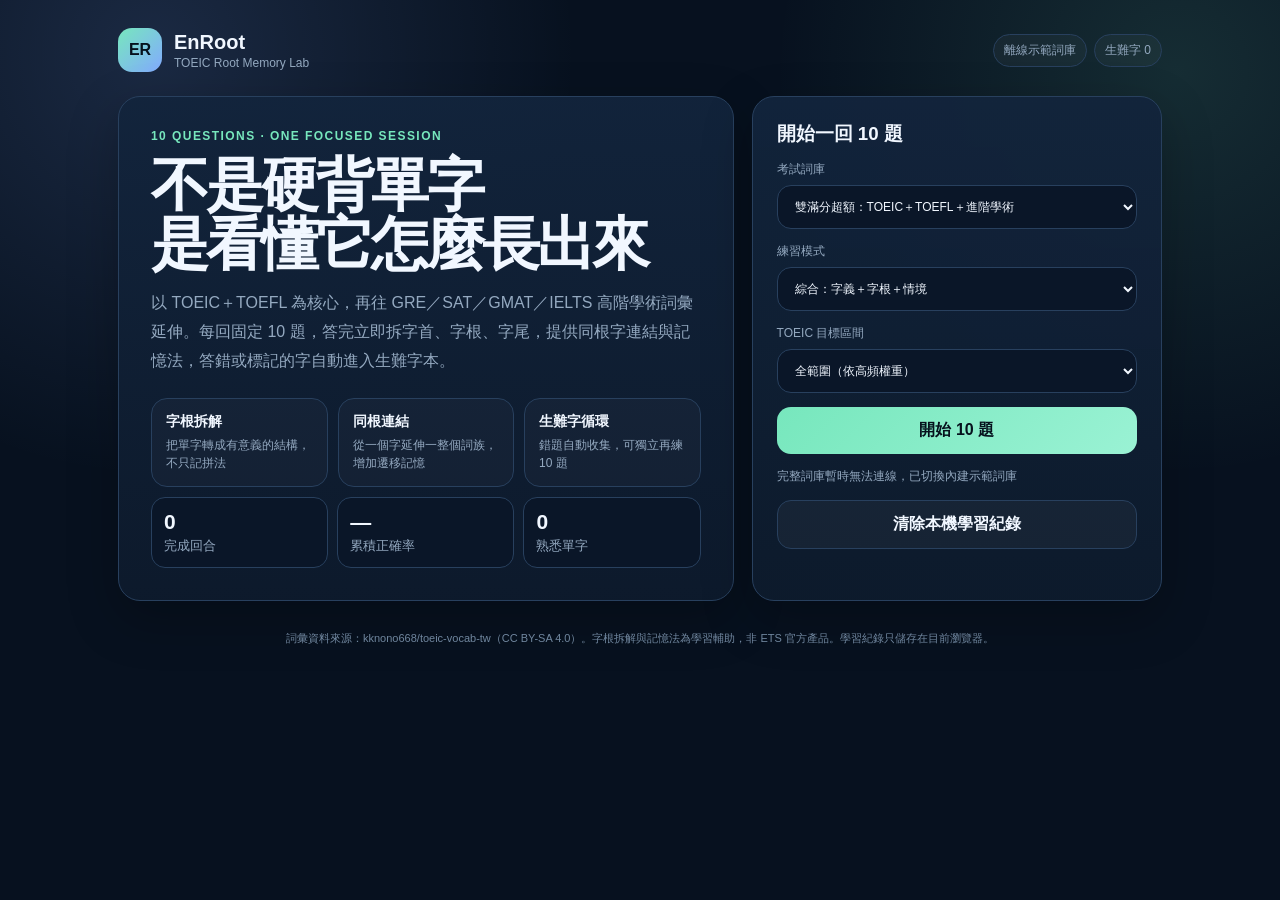
==== index.html @ 9ca65a1b "Add TOEIC TOEFL dual exam vocabulary modes" ====
<!doctype html>
<html lang="zh-Hant">
<head>
  <meta charset="utf-8">
  <meta name="viewport" content="width=device-width,initial-scale=1,viewport-fit=cover">
  <meta name="theme-color" content="#07111f">
  <title>EnRoot｜TOEIC 字根記憶練習</title>
  <link rel="stylesheet" href="styles.css">
</head>
<body>
<main class="wrap">
  <header class="top">
    <div class="brand"><div class="logo">ER</div><div><h1>EnRoot</h1><p>TOEIC Root Memory Lab</p></div></div>
    <div class="chips"><span class="chip" id="bankPill">詞庫載入中</span><span class="chip" id="hardPill">生難字 0</span></div>
  </header>

  <section id="home">
    <div class="grid">
      <div class="card hero">
        <div class="eyebrow">10 QUESTIONS · ONE FOCUSED SESSION</div>
        <h2>不是硬背單字<br>是看懂它怎麼長出來</h2>
        <p>以 TOEIC＋TOEFL 為核心，再往 GRE／SAT／GMAT／IELTS 高階學術詞彙延伸。每回固定 10 題，答完立即拆字首、字根、字尾，提供同根字連結與記憶法，答錯或標記的字自動進入生難字本。</p>
        <div class="features">
          <div class="feature"><b>字根拆解</b><span>把單字轉成有意義的結構，不只記拼法</span></div>
          <div class="feature"><b>同根連結</b><span>從一個字延伸一整個詞族，增加遷移記憶</span></div>
          <div class="feature"><b>生難字循環</b><span>錯題自動收集，可獨立再練 10 題</span></div>
        </div>
        <div class="stats">
          <div class="stat"><b id="sessions">0</b><small>完成回合</small></div>
          <div class="stat"><b id="accuracy">—</b><small>累積正確率</small></div>
          <div class="stat"><b id="mastered">0</b><small>熟悉單字</small></div>
        </div>
      </div>

      <aside class="card controls">
        <h3>開始一回 10 題</h3>
        <label>考試詞庫
          <select id="exam">
            <option value="dual">雙滿分超額：TOEIC＋TOEFL＋進階學術</option>
            <option value="toeic">TOEIC 990+ 商務核心</option>
            <option value="toefl">TOEFL 120+ 學術核心＋進階</option>
            <option value="advanced">超額進階：GRE／SAT／GMAT／IELTS</option>
          </select>
        </label>
        <label>練習模式
          <select id="mode">
            <option value="mixed">綜合：字義＋字根＋情境</option>
            <option value="root">字根強化：優先可拆解單字</option>
            <option value="hard">生難字複習：只練錯題與收藏</option>
          </select>
        </label>
        <label id="bandLabel">TOEIC 目標區間
          <select id="band">
            <option value="all">全範圍（依高頻權重）</option>
            <option value="400-600">400–600</option>
            <option value="600-780">600–780</option>
            <option value="780-900">780–900</option>
            <option value="900+">900+</option>
          </select>
        </label>
        <button class="primary" id="start" disabled>載入中…</button>
        <div class="status" id="status">正在載入 TOEIC 核心詞庫</div>
        <button class="secondary" id="clear">清除本機學習紀錄</button>
      </aside>
    </div>
  </section>

  <section id="quiz" class="quiz hidden">
    <div class="progressRow"><span class="chip" id="qnum">1 / 10</span><div class="bar"><i id="bar"></i></div><span class="chip" id="score">0 分</span></div>
    <div class="card qcard">
      <div class="qmeta"><span class="qtype" id="qtype"></span><span class="stars" id="stars"></span></div>
      <div class="prompt" id="prompt"></div>
      <div class="sub" id="sub"></div>
      <div class="answers" id="answers"></div>
      <div class="explain hidden" id="explain"></div>
    </div>
  </section>

  <section id="result" class="card result hidden">
    <div class="eyebrow">SESSION COMPLETE</div>
    <h3>本回合完成</h3>
    <div class="bigscore" id="final">0/10</div>
    <p class="muted" id="note"></p>
    <div class="stats">
      <div class="stat"><b id="rc">0</b><small>答對</small></div>
      <div class="stat"><b id="rw">0</b><small>需複習</small></div>
      <div class="stat"><b id="rr">0</b><small>接觸字根</small></div>
    </div>
    <div class="actions">
      <button class="primary" id="again">再來 10 題</button>
      <button class="secondary" id="hardReview">練生難字</button>
      <button class="secondary" id="back">回首頁</button>
    </div>
    <div class="review" id="review"></div>
  </section>

  <div class="footer">詞彙資料來源：kknono668/toeic-vocab-tw（CC BY-SA 4.0）。字根拆解與記憶法為學習輔助，非 ETS 官方產品。學習紀錄只儲存在目前瀏覽器。</div>
</main>
<script src="app.js"></script>
</body>
</html>
---- styles.css ----
:root{--bg:#07111f;--panel:#0d1a2c;--line:#28405e;--text:#f1f7ff;--muted:#94a9c0;--mint:#77e7bd;--blue:#82aaff;--warn:#ffd67e;--bad:#ff8490;--ok:#71e4a8}
*{box-sizing:border-box}body{margin:0;min-height:100vh;color:var(--text);font-family:-apple-system,BlinkMacSystemFont,"Segoe UI","Noto Sans TC",sans-serif;background:radial-gradient(circle at 12% 6%,rgba(130,170,255,.16),transparent 30%),radial-gradient(circle at 92% 8%,rgba(119,231,189,.13),transparent 28%),var(--bg)}
button,select{font:inherit}button{cursor:pointer}.wrap{max-width:1080px;margin:auto;padding:28px 18px 64px}.top{display:flex;justify-content:space-between;gap:12px;align-items:center;margin-bottom:24px}.brand{display:flex;gap:12px;align-items:center}.logo{width:44px;height:44px;border-radius:14px;display:grid;place-items:center;font-weight:900;color:#06111d;background:linear-gradient(135deg,var(--mint),var(--blue))}.brand h1{margin:0;font-size:20px}.brand p{margin:2px 0 0;color:var(--muted);font-size:12px}.chips{display:flex;gap:7px;flex-wrap:wrap;justify-content:flex-end}.chip{border:1px solid var(--line);border-radius:999px;padding:7px 10px;color:var(--muted);font-size:12px;background:rgba(255,255,255,.03)}
.grid{display:grid;grid-template-columns:1.2fr .8fr;gap:18px}.card{border:1px solid var(--line);border-radius:22px;background:linear-gradient(180deg,rgba(18,36,60,.95),rgba(13,26,44,.97));box-shadow:0 18px 50px rgba(0,0,0,.25)}.hero{padding:32px}.eyebrow{color:var(--mint);font-size:12px;font-weight:900;letter-spacing:.12em}.hero h2{font-size:clamp(34px,6vw,58px);line-height:1.02;letter-spacing:-.05em;margin:12px 0 16px}.hero>p,.muted{color:var(--muted);line-height:1.8}.features{display:grid;grid-template-columns:repeat(3,1fr);gap:10px;margin-top:22px}.feature{padding:14px;border:1px solid var(--line);border-radius:16px;background:rgba(255,255,255,.025)}.feature b{display:block;font-size:14px}.feature span{display:block;margin-top:5px;color:var(--muted);font-size:12px;line-height:1.5}.controls{padding:24px;display:flex;flex-direction:column;gap:14px}.controls h3{margin:0}.controls label{color:var(--muted);font-size:12px}select{width:100%;margin-top:7px;padding:13px;border-radius:14px;border:1px solid var(--line);background:#0a1628;color:var(--text)}.primary,.secondary{border-radius:14px;padding:13px 16px;font-weight:800}.primary{border:0;color:#06111d;background:linear-gradient(135deg,var(--mint),#9af2d4)}.secondary{border:1px solid var(--line);color:var(--text);background:rgba(255,255,255,.035)}.status{color:var(--muted);font-size:12px;min-height:18px}.stats{display:grid;grid-template-columns:repeat(3,1fr);gap:9px;margin-top:10px}.stat{padding:12px;border:1px solid var(--line);border-radius:14px;background:#0a1628}.stat b{font-size:21px}.stat small{display:block;color:var(--muted);margin-top:3px}
.hidden{display:none!important}.quiz,.result{max-width:850px;margin:auto}.progressRow{display:flex;align-items:center;gap:10px;margin-bottom:13px}.bar{height:8px;background:#12233a;border-radius:99px;overflow:hidden;flex:1}.bar i{display:block;height:100%;background:linear-gradient(90deg,var(--mint),var(--blue));width:0;transition:.25s}.qcard{padding:26px}.qmeta{display:flex;justify-content:space-between;gap:10px;margin-bottom:18px}.qtype{color:var(--mint);font-size:12px;font-weight:900;letter-spacing:.09em}.stars{color:var(--warn);font-size:12px}.prompt{font-size:clamp(26px,5vw,40px);line-height:1.2;font-weight:900}.sub{color:var(--muted);line-height:1.7;margin:9px 0 18px}.answers{display:grid;gap:10px}.answer{width:100%;text-align:left;padding:15px 16px;border-radius:15px;border:1px solid var(--line);background:#091628;color:var(--text)}.answer:hover:not(:disabled){border-color:#5277a1;transform:translateY(-1px)}.answer.good{border-color:var(--ok);background:rgba(113,228,168,.12)}.answer.bad{border-color:var(--bad);background:rgba(255,132,144,.12)}
.explain{margin-top:18px;padding:18px;border:1px solid var(--line);border-radius:16px;background:rgba(5,14,25,.62)}.wordline{display:flex;gap:8px;align-items:center;flex-wrap:wrap}.wordline strong{font-size:27px}.tag{padding:5px 8px;border:1px solid var(--line);border-radius:99px;color:var(--muted);font-size:11px}.rootchips,.family{display:flex;gap:7px;flex-wrap:wrap;margin-top:10px}.rootchip{padding:8px 9px;border-radius:11px;border:1px solid rgba(119,231,189,.25);background:rgba(119,231,189,.07);font-size:12px}.formula{font-size:17px;font-weight:800;line-height:1.7;color:#ddf8ee;margin:12px 0}.memory{border-left:3px solid var(--warn);padding-left:12px;color:#f6e6b8;line-height:1.7}.example{color:#cbd9e8;line-height:1.7;font-size:14px;margin-top:12px}.family span{padding:7px 9px;border-radius:10px;border:1px solid rgba(130,170,255,.22);background:rgba(130,170,255,.08);color:#d2e0ff;font-size:12px}.actions{display:flex;gap:9px;flex-wrap:wrap;margin-top:16px}.actions button{flex:1;min-width:140px}.hard.on{border-color:var(--warn);color:var(--warn)}
.result{padding:28px}.result h3{font-size:28px;margin:8px 0 0}.bigscore{font-size:64px;font-weight:900;letter-spacing:-.06em;margin:4px 0}.review{display:grid;gap:10px;margin-top:16px}.reviewItem{padding:14px;border:1px solid var(--line);border-radius:14px;background:#091628}.reviewItem p{margin:6px 0 0;color:var(--muted);font-size:13px;line-height:1.6}.footer{margin-top:28px;color:#70869e;text-align:center;font-size:11px;line-height:1.7}
@media(max-width:760px){.grid{grid-template-columns:1fr}.features{grid-template-columns:1fr}.hero{padding:24px}.controls{padding:21px}.top{align-items:flex-start}}
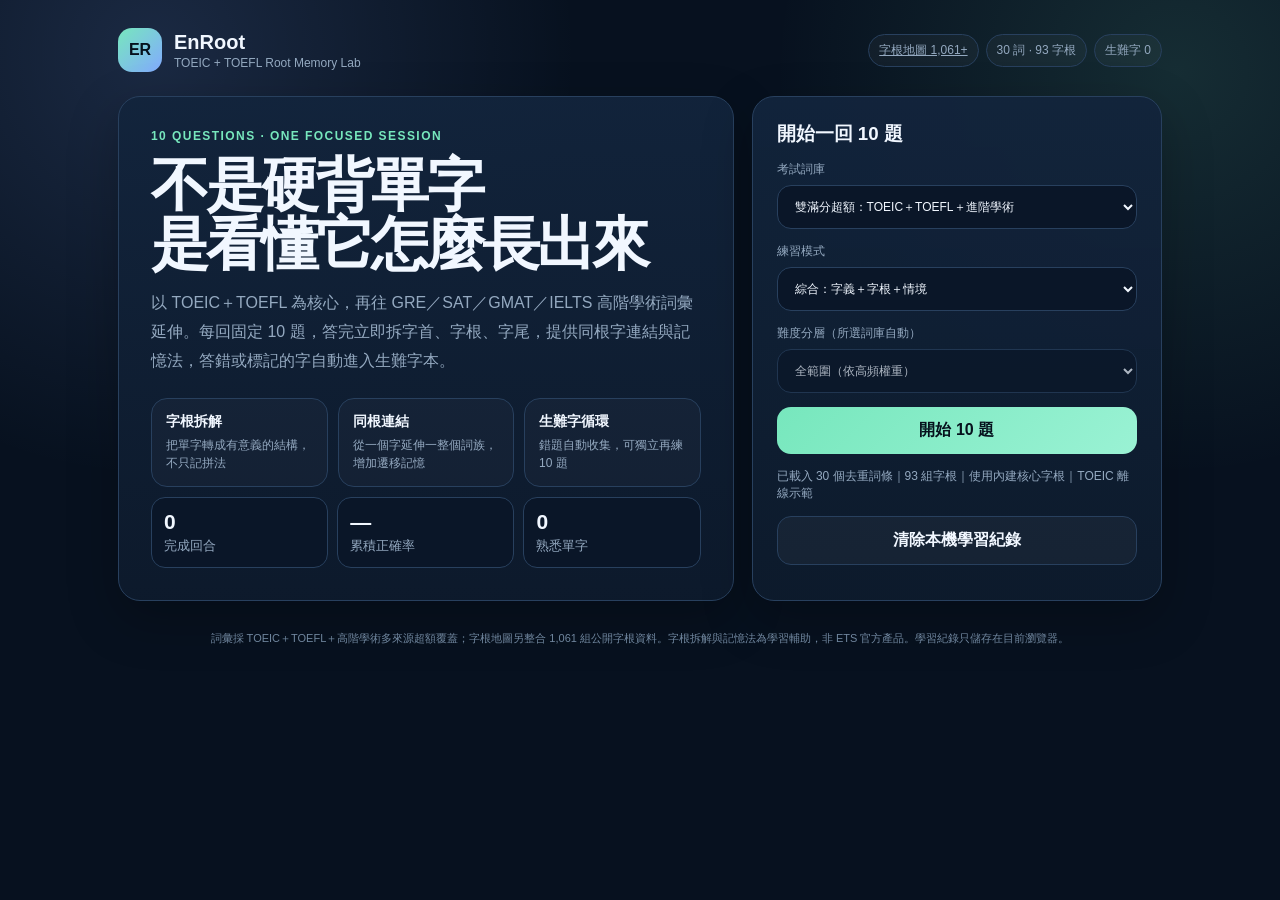
==== commit c15e2f3e: "Add 1061-root atlas navigation and dual exam branding" ====
--- a/index.html
+++ b/index.html
@@ -4,14 +4,14 @@
   <meta charset="utf-8">
   <meta name="viewport" content="width=device-width,initial-scale=1,viewport-fit=cover">
   <meta name="theme-color" content="#07111f">
-  <title>EnRoot｜TOEIC 字根記憶練習</title>
+  <title>EnRoot｜TOEIC＋TOEFL 字根記憶練習</title>
   <link rel="stylesheet" href="styles.css">
 </head>
 <body>
 <main class="wrap">
   <header class="top">
-    <div class="brand"><div class="logo">ER</div><div><h1>EnRoot</h1><p>TOEIC Root Memory Lab</p></div></div>
-    <div class="chips"><span class="chip" id="bankPill">詞庫載入中</span><span class="chip" id="hardPill">生難字 0</span></div>
+    <div class="brand"><div class="logo">ER</div><div><h1>EnRoot</h1><p>TOEIC + TOEFL Root Memory Lab</p></div></div>
+    <div class="chips"><a class="chip navlink" href="roots.html">字根地圖 1,061+</a><span class="chip" id="bankPill">詞庫載入中</span><span class="chip" id="hardPill">生難字 0</span></div>
   </header>
 
   <section id="home">
@@ -94,7 +94,7 @@
     <div class="review" id="review"></div>
   </section>
 
-  <div class="footer">詞彙資料來源：kknono668/toeic-vocab-tw（CC BY-SA 4.0）。字根拆解與記憶法為學習輔助，非 ETS 官方產品。學習紀錄只儲存在目前瀏覽器。</div>
+  <div class="footer">詞彙採 TOEIC＋TOEFL＋高階學術多來源超額覆蓋；字根地圖另整合 1,061 組公開字根資料。字根拆解與記憶法為學習輔助，非 ETS 官方產品。學習紀錄只儲存在目前瀏覽器。</div>
 </main>
 <script src="app.js"></script>
 </body>
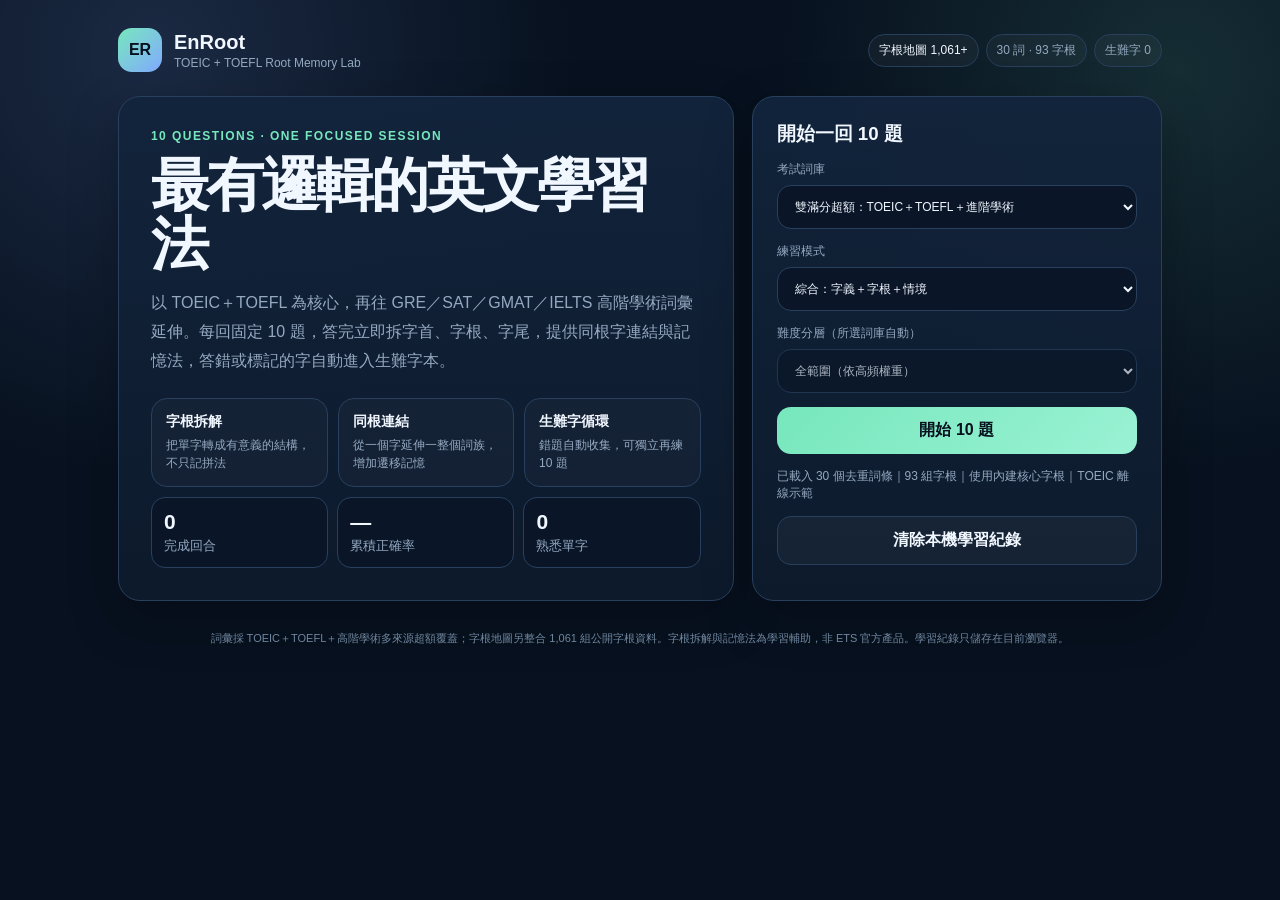
==== commit fe2d21d8: "Update hero headline" ====
--- a/index.html
+++ b/index.html
@@ -18,7 +18,7 @@
     <div class="grid">
       <div class="card hero">
         <div class="eyebrow">10 QUESTIONS · ONE FOCUSED SESSION</div>
-        <h2>不是硬背單字<br>是看懂它怎麼長出來</h2>
+        <h2>最有邏輯的英文學習法</h2>
         <p>以 TOEIC＋TOEFL 為核心，再往 GRE／SAT／GMAT／IELTS 高階學術詞彙延伸。每回固定 10 題，答完立即拆字首、字根、字尾，提供同根字連結與記憶法，答錯或標記的字自動進入生難字本。</p>
         <div class="features">
           <div class="feature"><b>字根拆解</b><span>把單字轉成有意義的結構，不只記拼法</span></div>
--- a/styles.css
+++ b/styles.css
@@ -5,4 +5,5 @@
 .hidden{display:none!important}.quiz,.result{max-width:850px;margin:auto}.progressRow{display:flex;align-items:center;gap:10px;margin-bottom:13px}.bar{height:8px;background:#12233a;border-radius:99px;overflow:hidden;flex:1}.bar i{display:block;height:100%;background:linear-gradient(90deg,var(--mint),var(--blue));width:0;transition:.25s}.qcard{padding:26px}.qmeta{display:flex;justify-content:space-between;gap:10px;margin-bottom:18px}.qtype{color:var(--mint);font-size:12px;font-weight:900;letter-spacing:.09em}.stars{color:var(--warn);font-size:12px}.prompt{font-size:clamp(26px,5vw,40px);line-height:1.2;font-weight:900}.sub{color:var(--muted);line-height:1.7;margin:9px 0 18px}.answers{display:grid;gap:10px}.answer{width:100%;text-align:left;padding:15px 16px;border-radius:15px;border:1px solid var(--line);background:#091628;color:var(--text)}.answer:hover:not(:disabled){border-color:#5277a1;transform:translateY(-1px)}.answer.good{border-color:var(--ok);background:rgba(113,228,168,.12)}.answer.bad{border-color:var(--bad);background:rgba(255,132,144,.12)}
 .explain{margin-top:18px;padding:18px;border:1px solid var(--line);border-radius:16px;background:rgba(5,14,25,.62)}.wordline{display:flex;gap:8px;align-items:center;flex-wrap:wrap}.wordline strong{font-size:27px}.tag{padding:5px 8px;border:1px solid var(--line);border-radius:99px;color:var(--muted);font-size:11px}.rootchips,.family{display:flex;gap:7px;flex-wrap:wrap;margin-top:10px}.rootchip{padding:8px 9px;border-radius:11px;border:1px solid rgba(119,231,189,.25);background:rgba(119,231,189,.07);font-size:12px}.formula{font-size:17px;font-weight:800;line-height:1.7;color:#ddf8ee;margin:12px 0}.memory{border-left:3px solid var(--warn);padding-left:12px;color:#f6e6b8;line-height:1.7}.example{color:#cbd9e8;line-height:1.7;font-size:14px;margin-top:12px}.family span{padding:7px 9px;border-radius:10px;border:1px solid rgba(130,170,255,.22);background:rgba(130,170,255,.08);color:#d2e0ff;font-size:12px}.actions{display:flex;gap:9px;flex-wrap:wrap;margin-top:16px}.actions button{flex:1;min-width:140px}.hard.on{border-color:var(--warn);color:var(--warn)}
 .result{padding:28px}.result h3{font-size:28px;margin:8px 0 0}.bigscore{font-size:64px;font-weight:900;letter-spacing:-.06em;margin:4px 0}.review{display:grid;gap:10px;margin-top:16px}.reviewItem{padding:14px;border:1px solid var(--line);border-radius:14px;background:#091628}.reviewItem p{margin:6px 0 0;color:var(--muted);font-size:13px;line-height:1.6}.footer{margin-top:28px;color:#70869e;text-align:center;font-size:11px;line-height:1.7}
-@media(max-width:760px){.grid{grid-template-columns:1fr}.features{grid-template-columns:1fr}.hero{padding:24px}.controls{padding:21px}.top{align-items:flex-start}}+@media(max-width:760px){.grid{grid-template-columns:1fr}.features{grid-template-columns:1fr}.hero{padding:24px}.controls{padding:21px}.top{align-items:flex-start}}
+.navlink{text-decoration:none;color:inherit}
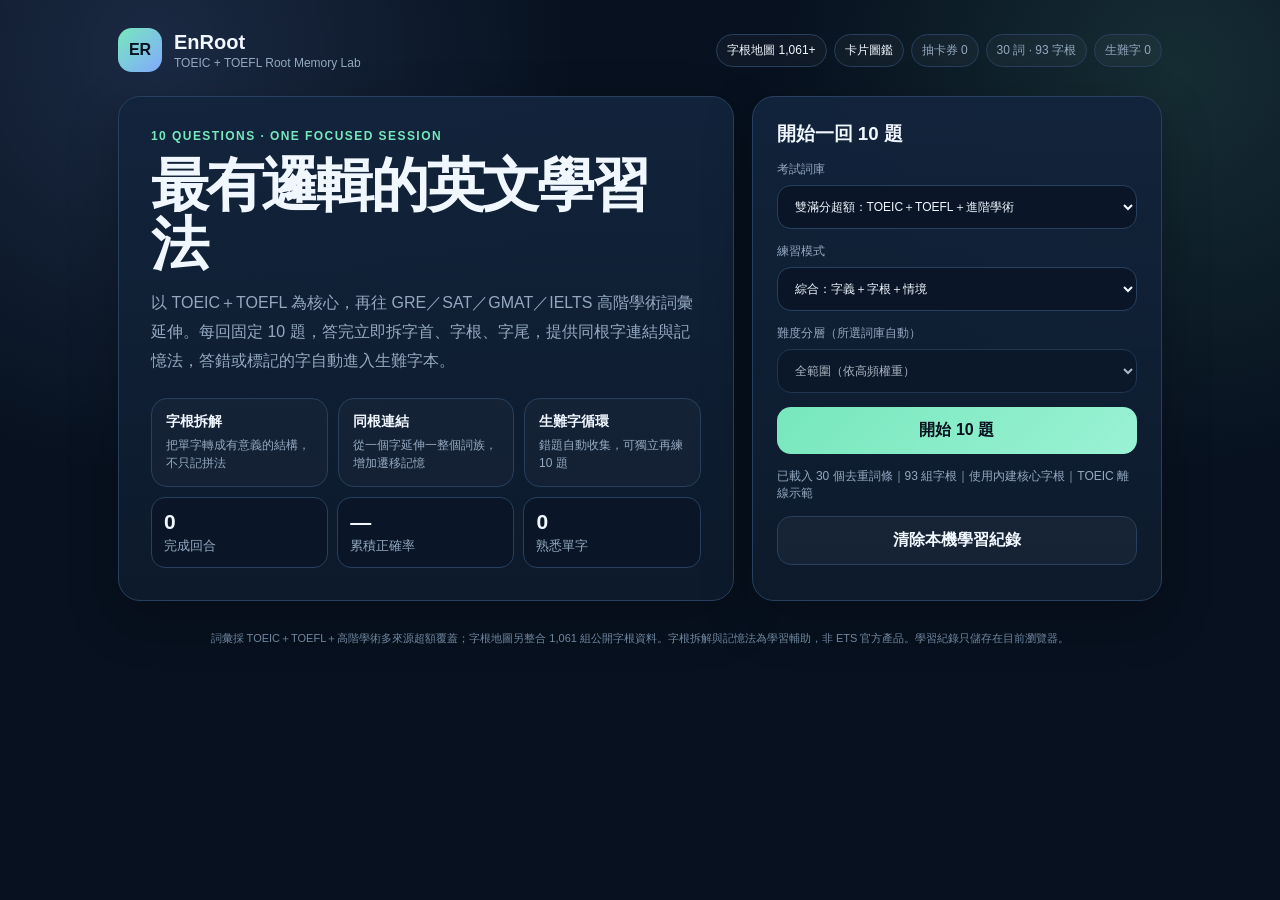
==== commit ba0faa68: "Integrate Word Relic gacha into quiz results" ====
--- a/index.html
+++ b/index.html
@@ -11,7 +11,7 @@
 <main class="wrap">
   <header class="top">
     <div class="brand"><div class="logo">ER</div><div><h1>EnRoot</h1><p>TOEIC + TOEFL Root Memory Lab</p></div></div>
-    <div class="chips"><a class="chip navlink" href="roots.html">字根地圖 1,061+</a><span class="chip" id="bankPill">詞庫載入中</span><span class="chip" id="hardPill">生難字 0</span></div>
+    <div class="chips"><a class="chip navlink" href="roots.html">字根地圖 1,061+</a><a class="chip navlink" href="cards.html">卡片圖鑑</a><span class="chip" id="pullPill">抽卡券 0</span><span class="chip" id="bankPill">詞庫載入中</span><span class="chip" id="hardPill">生難字 0</span></div>
   </header>
 
   <section id="home">
@@ -86,6 +86,18 @@
       <div class="stat"><b id="rw">0</b><small>需複習</small></div>
       <div class="stat"><b id="rr">0</b><small>接觸字根</small></div>
     </div>
+    <div class="gachaPanel">
+      <div class="gachaMachine">
+        <div class="pixelMachine"><span>ER</span></div>
+        <div>
+          <div class="eyebrow">WORD RELIC DRAW</div>
+          <h4>完成 10 題，抽一張單字卡</h4>
+          <p class="muted">答得越好，高稀有度機率越高。重複卡會累計收藏張數。</p>
+        </div>
+      </div>
+      <button class="gachaButton" id="drawCard">🎴 抽一張單字卡</button>
+      <div id="gachaReveal" class="gachaReveal hidden"></div>
+    </div>
     <div class="actions">
       <button class="primary" id="again">再來 10 題</button>
       <button class="secondary" id="hardReview">練生難字</button>
@@ -96,6 +108,8 @@
 
   <div class="footer">詞彙採 TOEIC＋TOEFL＋高階學術多來源超額覆蓋；字根地圖另整合 1,061 組公開字根資料。字根拆解與記憶法為學習輔助，非 ETS 官方產品。學習紀錄只儲存在目前瀏覽器。</div>
 </main>
+<script src="root-zh.js"></script>
+<script src="cards-data.js"></script>
 <script src="app.js"></script>
 </body>
 </html>
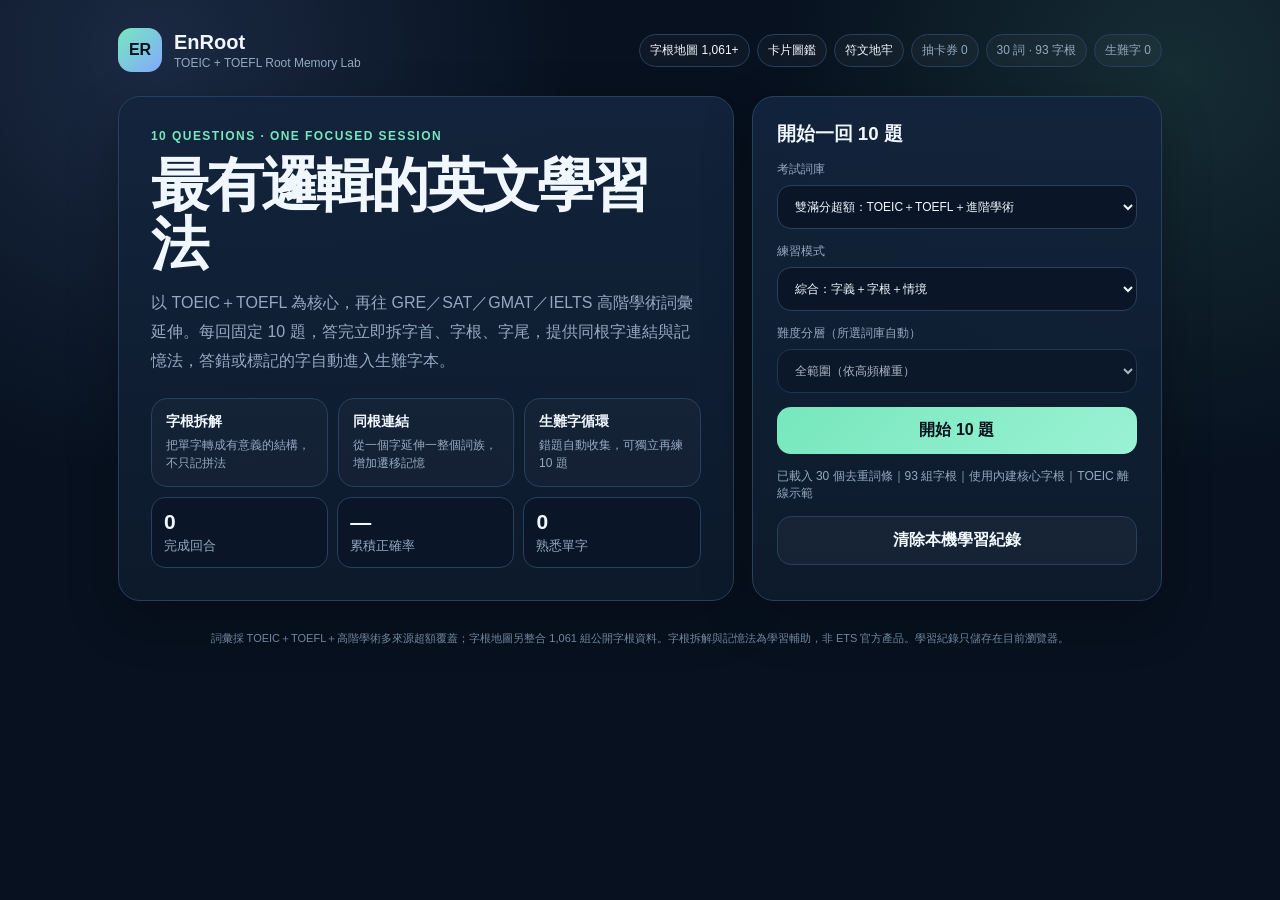
==== commit 007fa920: "Add pixel rune dungeon with card entry and typing combat" ====
--- a/index.html
+++ b/index.html
@@ -11,7 +11,7 @@
 <main class="wrap">
   <header class="top">
     <div class="brand"><div class="logo">ER</div><div><h1>EnRoot</h1><p>TOEIC + TOEFL Root Memory Lab</p></div></div>
-    <div class="chips"><a class="chip navlink" href="roots.html">字根地圖 1,061+</a><a class="chip navlink" href="cards.html">卡片圖鑑</a><span class="chip" id="pullPill">抽卡券 0</span><span class="chip" id="bankPill">詞庫載入中</span><span class="chip" id="hardPill">生難字 0</span></div>
+    <div class="chips"><a class="chip navlink" href="roots.html">字根地圖 1,061+</a><a class="chip navlink" href="cards.html">卡片圖鑑</a><a class="chip navlink" href="dungeon.html">符文地牢</a><span class="chip" id="pullPill">抽卡券 0</span><span class="chip" id="bankPill">詞庫載入中</span><span class="chip" id="hardPill">生難字 0</span></div>
   </header>
 
   <section id="home">
@@ -92,7 +92,7 @@
         <div>
           <div class="eyebrow">WORD RELIC DRAW</div>
           <h4>完成 10 題，抽一張單字卡</h4>
-          <p class="muted">答得越好，高稀有度機率越高。重複卡會累計收藏張數。</p>
+          <p class="muted">答得越好，高稀有度機率越高。161 張卡片以單字語意生成不同像素場景，重複卡會累計收藏張數。</p>
         </div>
       </div>
       <button class="gachaButton" id="drawCard">🎴 抽一張單字卡</button>
@@ -110,6 +110,9 @@
 </main>
 <script src="root-zh.js"></script>
 <script src="cards-data.js"></script>
+<script src="cards-extra.js"></script>
+<script src="card-art.js"></script>
+<script src="card-art-extra.js"></script>
 <script src="app.js"></script>
 </body>
-</html>+</html>
--- a/styles.css
+++ b/styles.css
@@ -7,3 +7,62 @@
 .result{padding:28px}.result h3{font-size:28px;margin:8px 0 0}.bigscore{font-size:64px;font-weight:900;letter-spacing:-.06em;margin:4px 0}.review{display:grid;gap:10px;margin-top:16px}.reviewItem{padding:14px;border:1px solid var(--line);border-radius:14px;background:#091628}.reviewItem p{margin:6px 0 0;color:var(--muted);font-size:13px;line-height:1.6}.footer{margin-top:28px;color:#70869e;text-align:center;font-size:11px;line-height:1.7}
 @media(max-width:760px){.grid{grid-template-columns:1fr}.features{grid-template-columns:1fr}.hero{padding:24px}.controls{padding:21px}.top{align-items:flex-start}}
 .navlink{text-decoration:none;color:inherit}
+
+/* Word Relic pixel-card system */
+.gachaPanel{margin:22px 0 8px;padding:18px;border:2px solid #365a7a;border-radius:18px;background:linear-gradient(180deg,#10213a,#091525);box-shadow:6px 6px 0 #050b14}
+.gachaMachine{display:flex;align-items:center;gap:16px}.gachaMachine h4{margin:3px 0 4px;font-size:20px}.gachaMachine p{margin:0}
+.pixelMachine{width:72px;height:72px;flex:0 0 72px;border:4px solid #e9f5ff;background:#82aaff;box-shadow:inset 0 0 0 5px #24415f,5px 5px 0 #020812;display:grid;place-items:center;image-rendering:pixelated;border-radius:4px}
+.pixelMachine:before,.pixelMachine:after{content:"";position:absolute}.pixelMachine span{font-family:ui-monospace,SFMono-Regular,Menlo,monospace;font-weight:1000;color:#07111f;font-size:20px}
+.gachaButton{width:100%;margin-top:15px;border:3px solid #081321;border-radius:4px;padding:15px;font:900 15px ui-monospace,SFMono-Regular,Menlo,monospace;color:#07111f;background:#ffd67e;box-shadow:0 5px 0 #9b672b;letter-spacing:.03em}
+.gachaButton:active:not(:disabled){transform:translateY(4px);box-shadow:0 1px 0 #9b672b}.gachaButton:disabled{opacity:.55;cursor:default;box-shadow:none}
+.gachaReveal{margin-top:18px}.gachaReveal.pop{animation:cardPop .55s cubic-bezier(.2,.9,.25,1.25)}@keyframes cardPop{0%{opacity:0;transform:scale(.72) rotate(-3deg)}70%{transform:scale(1.035) rotate(1deg)}100%{opacity:1;transform:scale(1)}}
+.revealBurst{max-width:440px;margin:auto;padding:20px;border:4px solid #d9e9f7;border-radius:5px;background:#0c1a2d;box-shadow:8px 8px 0 #030811;text-align:center}.revealBurst.UR{border-color:#ffeb8a}.revealBurst.SSR{border-color:#ff9de1}.revealBurst.SR{border-color:#bda4ff}.revealBurst.R{border-color:#84c9ff}.revealBurst.N{border-color:#b9c7d4}
+.rarity{font:900 11px ui-monospace,SFMono-Regular,Menlo,monospace;letter-spacing:.12em;color:#ffd67e;text-transform:uppercase}
+.pixelSprite{position:relative;width:92px;height:92px;margin:14px auto;background:#82aaff;border:4px solid #081321;box-shadow:inset 0 0 0 5px #dff0ff,5px 5px 0 #030811;border-radius:3px;display:grid;place-items:center;image-rendering:pixelated}
+.pixelSprite:before,.pixelSprite:after{content:"";position:absolute;width:12px;height:12px;top:29px;background:#081321;box-shadow:0 20px 0 -3px #081321}.pixelSprite:before{left:22px}.pixelSprite:after{right:22px}
+.pixelSprite i{position:absolute;width:36px;height:8px;bottom:20px;left:24px;background:#07111f;clip-path:polygon(0 0,100% 0,100% 45%,75% 45%,75% 100%,25% 100%,25% 45%,0 45%)}
+.pixelSprite b{position:absolute;bottom:5px;right:7px;font:1000 12px ui-monospace,SFMono-Regular,Menlo,monospace;color:#07111f}
+.pixelSprite.big{width:116px;height:116px}.pixelSprite.big:before,.pixelSprite.big:after{top:38px}.pixelSprite.big:before{left:28px}.pixelSprite.big:after{right:28px}.pixelSprite.big i{left:34px;bottom:26px;width:40px}
+.relicWord{font:1000 28px ui-monospace,SFMono-Regular,Menlo,monospace;letter-spacing:-.03em}.relicZh{margin-top:5px;color:#dbe9f5;font-weight:800}.originMini{margin:9px 0;color:#94a9c0;font-size:12px}
+.storyBlock{margin-top:14px;padding:14px;text-align:left;border:2px dashed #365a7a;background:#081422}.storyBlock b{color:#77e7bd;font-size:12px}.storyBlock p{margin:4px 0 12px;color:#d5e3ef;line-height:1.65;font-size:13px}.storyBlock p:last-child{margin-bottom:0}
+
+/* collection */
+.cardbookHero{padding:28px;margin-bottom:18px}.cardbookHero h2{font-size:clamp(34px,6vw,56px);margin:8px 0 10px;letter-spacing:-.04em}.cardbookHero p{color:var(--muted);line-height:1.7}
+.atlasTools{display:grid;grid-template-columns:1fr 180px;gap:10px;margin-top:18px}.atlasTools input,.atlasTools select{width:100%;padding:13px 14px;border:1px solid var(--line);border-radius:14px;background:#0a1628;color:var(--text);font:inherit}.atlasMeta{display:flex;gap:8px;flex-wrap:wrap;margin-top:14px}
+.collectionGrid{display:grid;grid-template-columns:repeat(4,1fr);gap:14px}.relicCard{position:relative;min-height:275px;padding:14px 12px 16px;border:4px solid #7c8b9a;border-radius:4px;background:linear-gradient(180deg,#132843,#0a1728);box-shadow:6px 6px 0 #02070d;color:var(--text);text-align:center;overflow:hidden}.relicCard:hover{transform:translateY(-3px)}.relicCard.locked{filter:saturate(.35);opacity:.62}.relicCard .pixelSprite{width:76px;height:76px}.relicCard .pixelSprite:before,.relicCard .pixelSprite:after{top:23px}.relicCard .pixelSprite:before{left:17px}.relicCard .pixelSprite:after{right:17px}.relicCard .pixelSprite i{left:17px;bottom:16px}
+.relicCard.UR{border-color:#ffe77d;background:linear-gradient(180deg,#3c315c,#111b35)}.relicCard.SSR{border-color:#ff9bd9;background:linear-gradient(180deg,#40294b,#11192f)}.relicCard.SR{border-color:#bca4ff}.relicCard.R{border-color:#7ec9ff}.relicCard.N{border-color:#8c9baa}
+.cardTag,.copies{display:inline-block;margin-top:10px;padding:4px 7px;border:1px solid #365a7a;border-radius:2px;font:800 10px ui-monospace,SFMono-Regular,Menlo,monospace;color:#9fb6c9}.copies{position:absolute;right:8px;bottom:8px;color:#ffd67e}
+.cardModal{position:fixed;inset:0;z-index:50;display:grid;place-items:center;padding:18px}.modalShade{position:absolute;inset:0;background:rgba(2,7,14,.82);backdrop-filter:blur(5px)}.detailPanel{position:relative;z-index:1;width:min(620px,100%);max-height:90vh;overflow:auto;padding:24px;border-width:4px;border-style:solid;border-radius:5px}.detailPanel.UR{border-color:#ffe77d}.detailPanel.SSR{border-color:#ff9bd9}.detailPanel.SR{border-color:#bca4ff}.detailPanel.R{border-color:#7ec9ff}.detailPanel.N{border-color:#8c9baa}.modalClose{position:absolute;right:10px;top:8px;border:0;background:transparent;color:#fff;font-size:28px}.detailTop{display:flex;gap:20px;align-items:center}.detailTop .pixelSprite{margin:18px 0}.detailTop h2{margin:0;font:1000 34px ui-monospace,SFMono-Regular,Menlo,monospace}.detailZh{margin:5px 0 9px;color:#dce9f5;font-weight:800}
+@media(max-width:900px){.collectionGrid{grid-template-columns:repeat(3,1fr)}}@media(max-width:680px){.collectionGrid{grid-template-columns:repeat(2,1fr)}.atlasTools{grid-template-columns:1fr}.detailTop{align-items:flex-start}}@media(max-width:420px){.collectionGrid{grid-template-columns:1fr 1fr;gap:9px}.relicCard{min-height:245px;padding:10px 7px}.relicWord{font-size:20px}.gachaMachine{align-items:flex-start}.pixelMachine{width:58px;height:58px;flex-basis:58px}}
+
+
+/* Semantic pixel art */
+.pixelArtWrap{display:grid;place-items:center;margin:11px auto 7px;min-height:108px}
+.semanticPixel{width:108px;height:108px;display:block;image-rendering:pixelated;filter:drop-shadow(5px 5px 0 rgba(1,6,12,.72))}
+.semanticPixel.large{width:150px;height:150px}
+.relicCard .semanticPixel{width:102px;height:102px}
+.detailArt{margin:8px 0;min-width:160px}
+.revealArt .semanticPixel{width:164px;height:164px;animation:pixelHover 2.2s ease-in-out infinite}
+@keyframes pixelHover{50%{transform:translateY(-5px)}}
+.visualCue{margin:2px auto 10px;color:#9fb6c9;font:800 10px ui-monospace,SFMono-Regular,Menlo,monospace;letter-spacing:.03em}
+.visualCue.strong{color:#ffd67e;font-size:11px}
+.lockedPixel{width:102px;height:102px;display:grid;place-items:center;margin:auto;border:4px solid #44566a;background:#0a1420;box-shadow:5px 5px 0 #02070d;color:#65788c;font:1000 31px ui-monospace,SFMono-Regular,Menlo,monospace}
+.lockedPixel span{display:block;font-size:8px;letter-spacing:.12em}
+.silhouette{filter:grayscale(1);opacity:.78}
+
+/* Gacha ritual */
+.ritualStage{position:relative;min-height:330px;display:grid;place-items:center;overflow:hidden;border:3px solid #365a7a;background:radial-gradient(circle,#18314e 0,#091525 56%,#050b14 100%);box-shadow:inset 0 0 35px rgba(130,170,255,.12)}
+.ritualPortal{position:absolute;width:210px;height:210px;border:8px dotted #82aaff;border-radius:50%;animation:ritualSpin 5s linear infinite,ritualPulse 1.2s ease-in-out infinite}
+.ritualPortal:before,.ritualPortal:after{content:"";position:absolute;inset:21px;border:4px dashed #77e7bd;border-radius:50%}.ritualPortal:after{inset:48px;border-color:#ffd67e}
+.ritualRunes{position:absolute;inset:0;animation:ritualSpin 12s linear infinite}
+.ritualRunes i{position:absolute;font:900 9px ui-monospace,SFMono-Regular,Menlo,monospace;color:#9fb6c9;letter-spacing:.18em}
+.ritualRunes i:nth-child(1){left:50%;top:12px}.ritualRunes i:nth-child(2){right:12px;top:48%}.ritualRunes i:nth-child(3){left:45%;bottom:12px}.ritualRunes i:nth-child(4){left:12px;top:48%}
+.ritualCardBack{z-index:2;width:104px;height:142px;display:grid;place-items:center;border:5px solid #f1f7ff;background:repeating-linear-gradient(45deg,#10213a 0 8px,#16304e 8px 16px);box-shadow:9px 9px 0 #02070d;animation:ritualCard 1.1s ease-in-out infinite}
+.ritualCardBack span{font:1000 25px ui-monospace,SFMono-Regular,Menlo,monospace;color:#ffd67e}
+.ritualText{position:absolute;bottom:18px;color:#dce9f5;font-size:12px;font-weight:800}
+.ritualStage.rare-ur{box-shadow:inset 0 0 70px rgba(255,231,125,.5)}.ritualStage.rare-ur .ritualPortal{border-color:#ffe77d}
+.ritualStage.rare-ssr{box-shadow:inset 0 0 65px rgba(255,155,217,.42)}.ritualStage.rare-ssr .ritualPortal{border-color:#ff9bd9}
+.ritualStage.rare-sr{box-shadow:inset 0 0 60px rgba(188,164,255,.35)}.ritualStage.rare-sr .ritualPortal{border-color:#bca4ff}
+.ritualStage.rare-r .ritualPortal{border-color:#7ec9ff}
+@keyframes ritualSpin{to{transform:rotate(360deg)}}@keyframes ritualPulse{50%{transform:scale(1.08);opacity:.7}}@keyframes ritualCard{50%{transform:translateY(-9px) rotateY(12deg)}}
+@media(max-width:520px){.semanticPixel.large,.revealArt .semanticPixel{width:132px;height:132px}.ritualStage{min-height:290px}.ritualPortal{width:180px;height:180px}}
